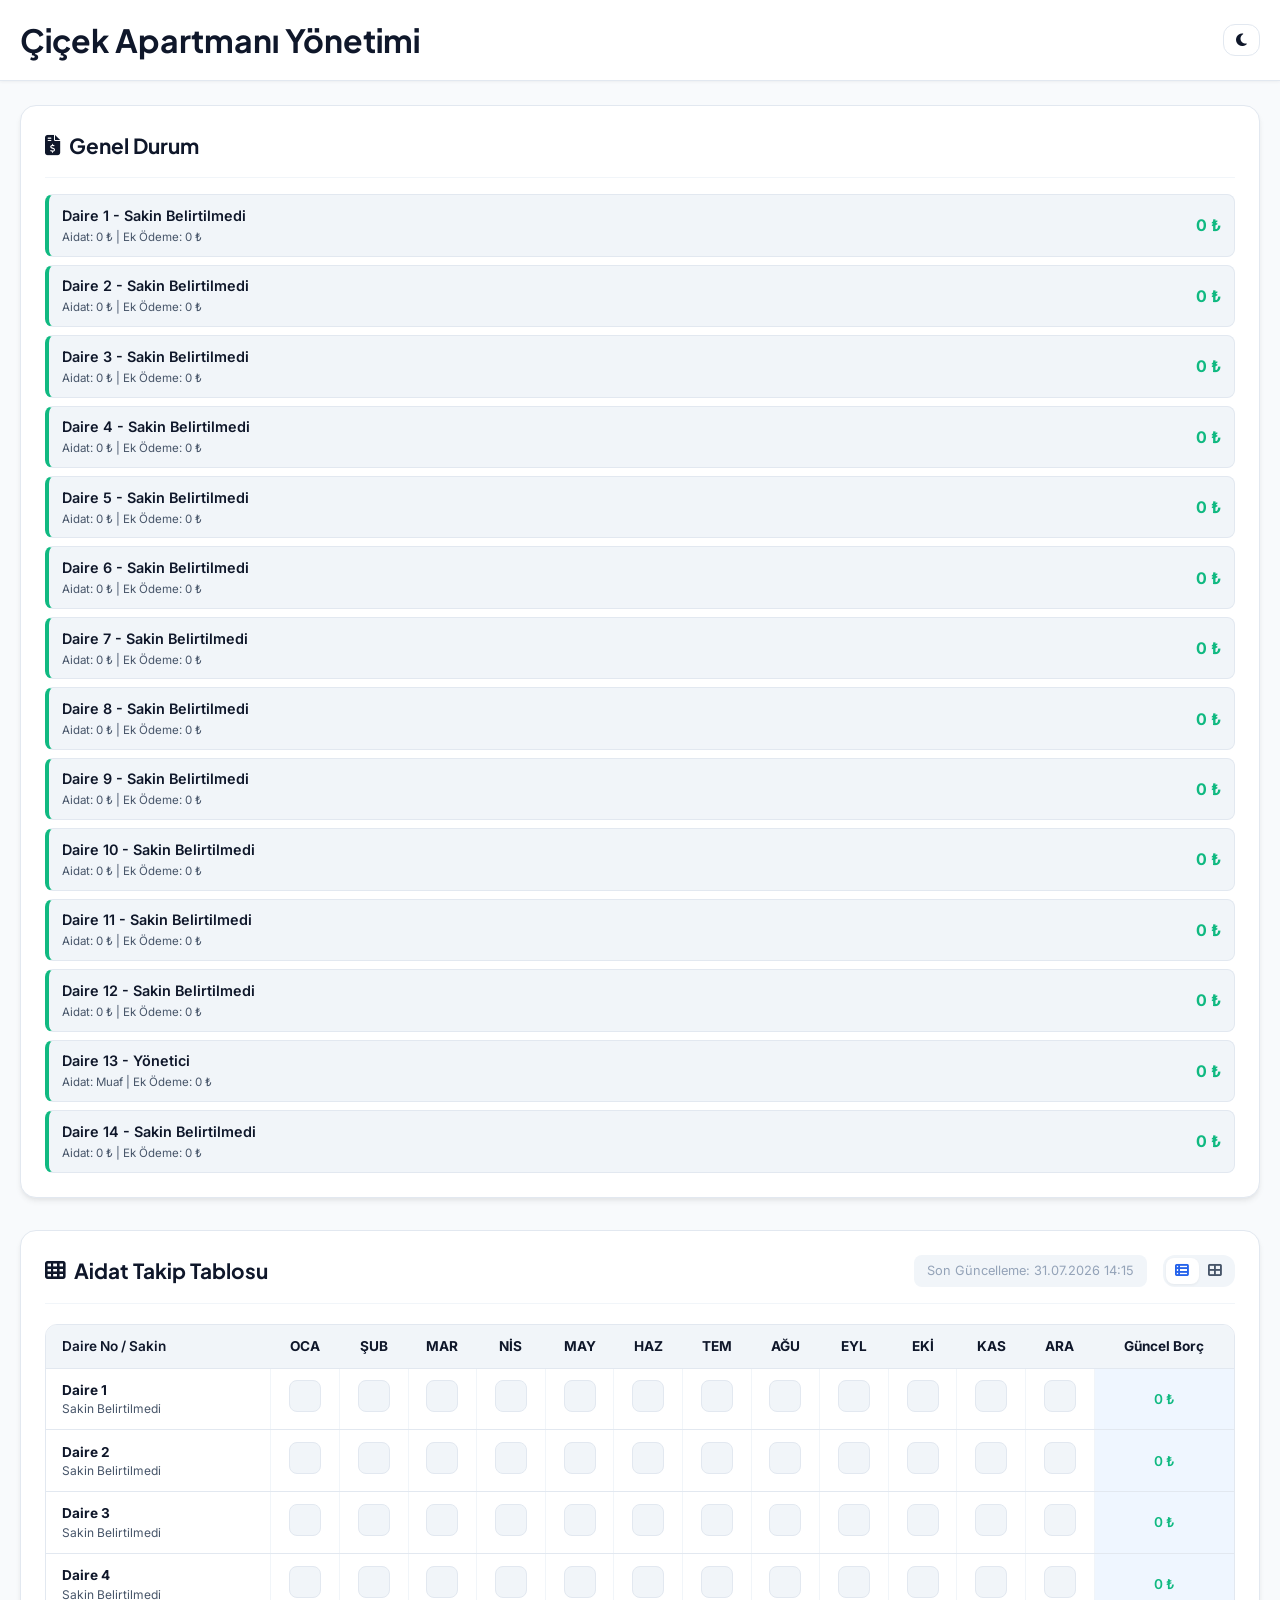
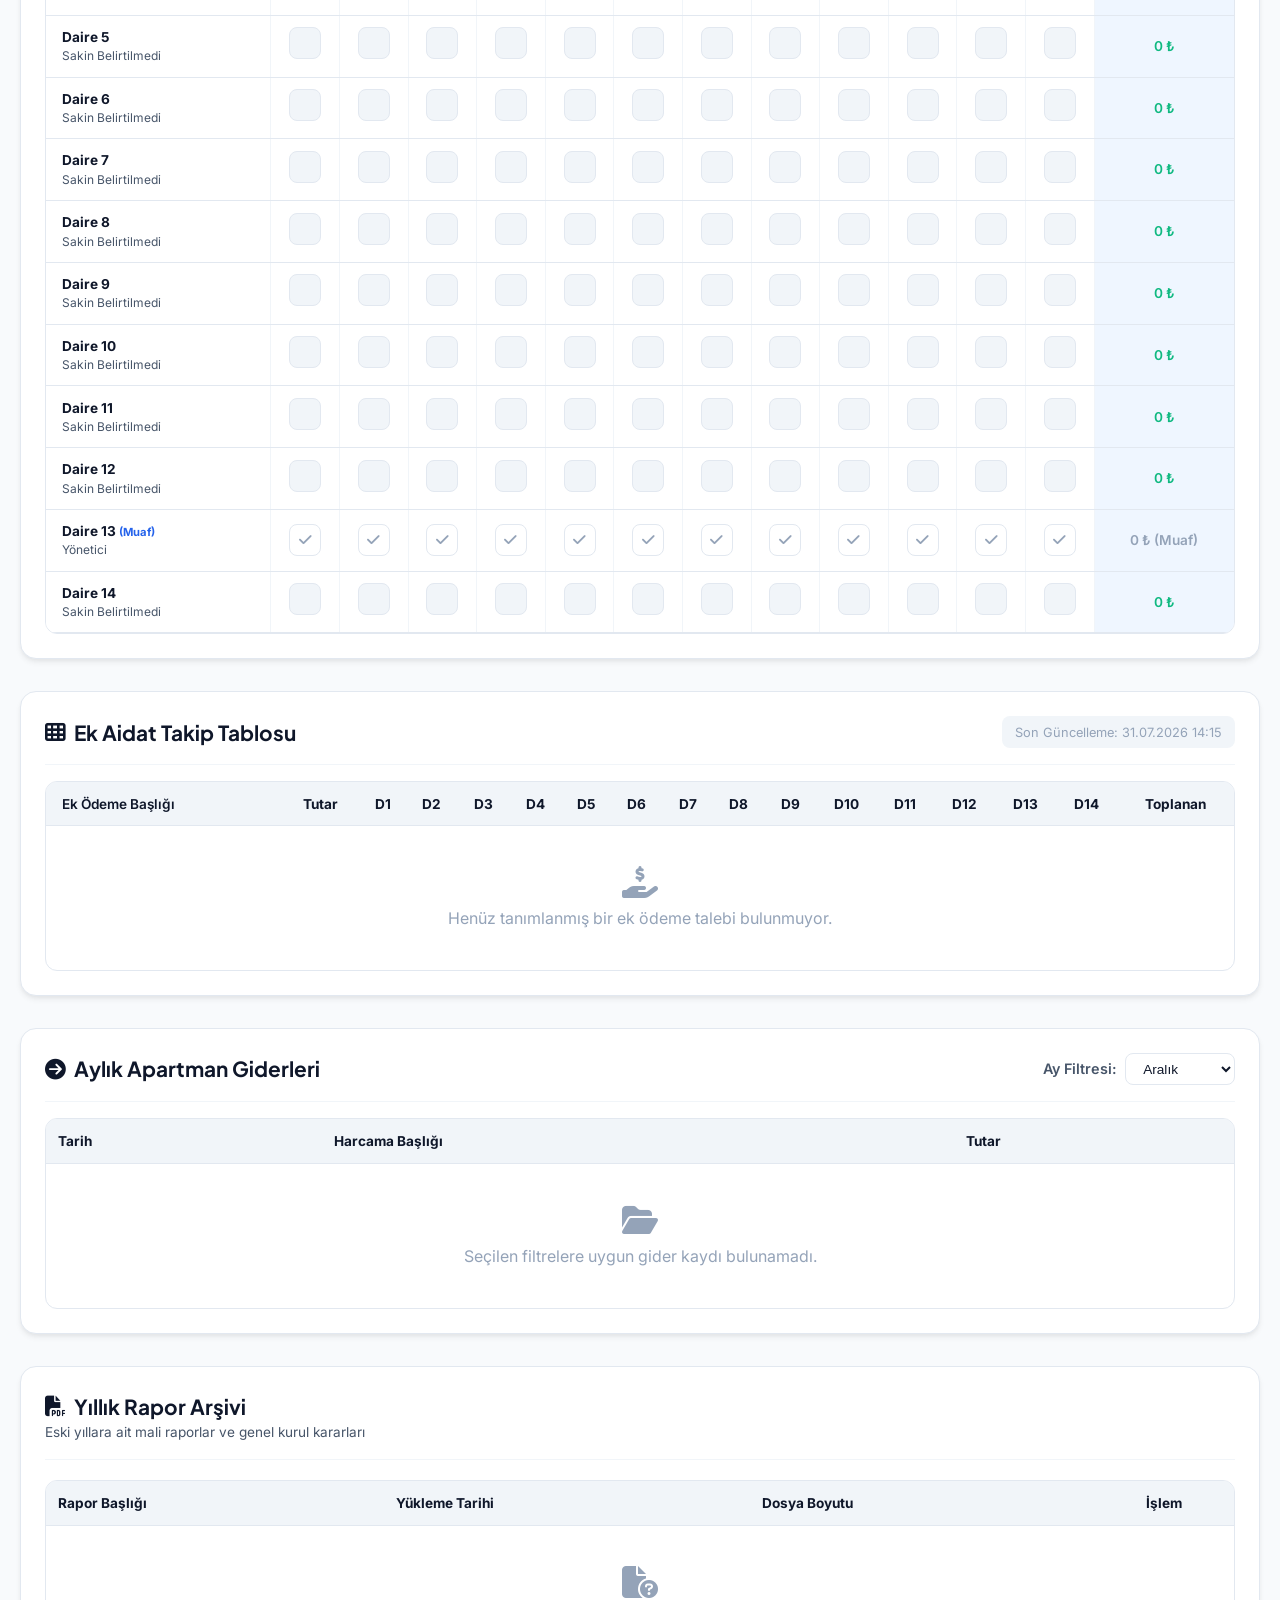
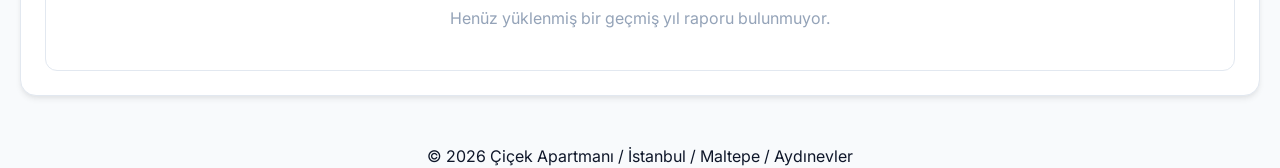
==== index.html @ 99e427c3 "UI: Rename panel title to Genel Durum in index.html and admin/index.html" ====
<!DOCTYPE html>
<html lang="tr">
<head>
  <meta charset="UTF-8">
  <meta name="viewport" content="width=device-width, initial-scale=1.0">
  <title>Çiçek Apartmanı Bilgilendirme Paneli</title>
  <link rel="icon" type="image/png" href="favicon.png">
  
  <!-- FontAwesome & Google Fonts -->
  <link rel="stylesheet" href="https://cdnjs.cloudflare.com/ajax/libs/font-awesome/6.4.0/css/all.min.css">
  <link rel="preconnect" href="https://fonts.googleapis.com">
  <link rel="preconnect" href="https://fonts.gstatic.com" crossorigin>
  <link href="https://fonts.googleapis.com/css2?family=Inter:wght@400;500;600;700&family=Plus+Jakarta+Sans:wght@600;700;800&display=swap" rel="stylesheet">
  
  <!-- CSS -->
  <link rel="stylesheet" href="style.css?v=3">
  <style>
    /* Read-only overrides for cells to look like display badges rather than buttons */
    .cell-paid-btn {
      cursor: default !important;
      pointer-events: none !important;
    }
    .apt-month-badge {
      cursor: default !important;
      pointer-events: none !important;
    }
  </style>
</head>
<body>

  <!-- App Header -->
  <header class="app-header">
    <div class="container header-content" style="display: flex; justify-content: space-between; align-items: center;">
      <div class="logo-area">
        <h1 id="buildingTitleDisplay">Çiçek Apartmanı Yönetimi</h1>
      </div>
      <div>
        <button class="btn btn-outline" id="btnThemeToggle" title="Temayı Değiştir (Açık/Koyu)" style="padding: 0.5rem 0.75rem;">
          <i class="fa-solid fa-moon"></i>
        </button>
      </div>
    </div>
  </header>

  <!-- Main Content Container -->
  <main class="container app-main">

    <!-- Duyuru Paneli -->
    <section class="announcement-section card-box hidden" id="announcementBox">
      <div class="dues-header" style="margin-bottom: 0.5rem;">
        <div class="dues-title">
          <h2 style="color: var(--primary);"><i class="fa-solid fa-bullhorn"></i> Duyuru Paneli</h2>
        </div>
      </div>
      <div id="announcementDisplay" style="font-size: 1rem; line-height: 1.6; color: var(--text-primary); white-space: pre-wrap; font-weight: 500;"></div>
    </section>

    <!-- Toplam Borç Durumu Bölümü -->
    <section class="total-debts-section card-box" id="totalDebtsSection">
      <div class="dues-header" style="margin-bottom: 1rem;">
        <div class="dues-title">
          <h2><i class="fa-solid fa-file-invoice-dollar"></i> Genel Durum</h2>
        </div>
      </div>
      <div class="debts-grid" id="totalDebtsGrid">
        <!-- JS Populated Debt Rows -->
      </div>
    </section>

    <!-- Dues Table Section (Aidat Tablosu) -->
    <section class="dues-section card-box">
      <div class="dues-header">
        <div class="dues-title">
          <h2><i class="fa-solid fa-table-cells"></i> Aidat Takip Tablosu</h2>
        </div>
        <div class="dues-controls">
          <div class="dues-rate-info" style="display: flex; align-items: center;">
            <span style="font-size: 0.8rem; color: var(--text-muted);" id="lastUpdatedDisplay">Son Güncelleme: -</span>
          </div>
          <div class="view-toggle">
            <button class="toggle-btn active" id="btnTableView" title="Tablo Görünümü" style="padding: 0.4rem 0.6rem;">
              <i class="fa-solid fa-table-list"></i>
            </button>
            <button class="toggle-btn" id="btnGridView" title="Kart Görünümü (Mobil Uyumlu)" style="padding: 0.4rem 0.6rem;">
              <i class="fa-solid fa-table-cells-large"></i>
            </button>
          </div>
        </div>
      </div>

      <!-- Table View (Desktop & Responsive Scroll) -->
      <div class="table-responsive" id="tableViewContainer">
        <table class="dues-table" id="duesTable">
          <thead>
            <tr>
              <th class="sticky-col"><span class="m-full">Daire No / Sakin</span><span class="m-short">Daire</span></th>
              <th><span class="m-full">OCA</span><span class="m-short">01</span></th>
              <th><span class="m-full">ŞUB</span><span class="m-short">02</span></th>
              <th><span class="m-full">MAR</span><span class="m-short">03</span></th>
              <th><span class="m-full">NİS</span><span class="m-short">04</span></th>
              <th><span class="m-full">MAY</span><span class="m-short">05</span></th>
              <th><span class="m-full">HAZ</span><span class="m-short">06</span></th>
              <th><span class="m-full">TEM</span><span class="m-short">07</span></th>
              <th><span class="m-full">AĞU</span><span class="m-short">08</span></th>
              <th><span class="m-full">EYL</span><span class="m-short">09</span></th>
              <th><span class="m-full">EKİ</span><span class="m-short">10</span></th>
              <th><span class="m-full">KAS</span><span class="m-short">11</span></th>
              <th><span class="m-full">ARA</span><span class="m-short">12</span></th>
              <th class="col-summary"><span class="m-full">Güncel Borç</span><span class="m-short">Borç</span></th>
            </tr>
          </thead>
          <tbody id="duesTableBody">
            <!-- JS Populated Rows -->
          </tbody>
        </table>
      </div>

      <!-- Card / Grid View (Optimized for Mobile Screens) -->
      <div class="cards-view-container hidden" id="gridViewContainer">
        <div class="apartments-cards-grid" id="apartmentsCardsGrid">
          <!-- JS Populated Mobile Cards -->
        </div>
      </div>
    </section>


    <!-- Ek Ödemeler Section (Ek Bütçe Toplama) -->
    <section class="extra-collections-section card-box">
      <div class="dues-header" style="margin-bottom: 1rem;">
        <div class="dues-title">
          <h2><i class="fa-solid fa-table-cells"></i> Ek Aidat Takip Tablosu</h2>
        </div>
        <div class="dues-controls">
          <div class="dues-rate-info" style="display: flex; align-items: center;">
            <span style="font-size: 0.8rem; color: var(--text-muted);" id="lastUpdatedDisplayExtra">Son Güncelleme: -</span>
          </div>
        </div>
      </div>

      <!-- Tablo Görünümü (Masaüstü) -->
      <div class="table-responsive" id="extraTableViewContainer">
        <table class="dues-table" id="extraCollectionsTable">
          <thead>
            <tr>
              <th class="sticky-col">Ek Ödeme Başlığı</th>
              <th>Tutar</th>
              <th>D1</th>
              <th>D2</th>
              <th>D3</th>
              <th>D4</th>
              <th>D5</th>
              <th>D6</th>
              <th>D7</th>
              <th>D8</th>
              <th>D9</th>
              <th>D10</th>
              <th>D11</th>
              <th>D12</th>
              <th>D13</th>
              <th>D14</th>
              <th class="col-summary">Toplanan</th>
            </tr>
          </thead>
          <tbody id="extraCollectionsBody">
            <!-- Populated by JS -->
          </tbody>
        </table>
        <div id="noExtraCollectionsNotice" class="no-data-notice hidden">
          <i class="fa-solid fa-hand-holding-dollar"></i>
          <p>Henüz tanımlanmış bir ek ödeme talebi bulunmuyor.</p>
        </div>
      </div>

      <!-- Kart Görünümü (Mobil) -->
      <div class="hidden" id="extraCardsViewContainer">
        <div class="apartments-cards-grid" id="extraApartmentsCardsGrid">
          <!-- Populated by JS -->
        </div>
        <div id="noExtraCollectionsNoticeMobile" class="no-data-notice hidden">
          <i class="fa-solid fa-hand-holding-dollar"></i>
          <p>Henüz tanımlanmış bir ek ödeme talebi bulunmuyor.</p>
        </div>
      </div>
    </section>


    <!-- Expenses Section (Giderler Bölümü) -->
    <section class="expenses-section card-box">
      <div class="dues-header" style="margin-bottom: 1rem;">
        <div class="dues-title">
          <h2><i class="fa-solid fa-arrow-circle-right"></i> Aylık Apartman Giderleri</h2>
        </div>
        <div class="dues-controls">
          <div class="filter-group" style="display: flex; align-items: center; gap: 0.5rem; margin: 0;">
            <label for="expenseMonthFilter" style="font-size: 0.9rem; font-weight: 600; color: var(--text-secondary); margin: 0;">Ay Filtresi:</label>
            <select id="expenseMonthFilter" class="form-control" style="width: auto; padding: 0.4rem 0.8rem; border-radius: var(--radius-sm);">
              <option value="all">Tüm Aylar</option>
              <option value="1">Ocak</option>
              <option value="2">Şubat</option>
              <option value="3">Mart</option>
              <option value="4">Nisan</option>
              <option value="5">Mayıs</option>
              <option value="6">Haziran</option>
              <option value="7">Temmuz</option>
              <option value="8">Ağustos</option>
              <option value="9">Eylül</option>
              <option value="10">Ekim</option>
              <option value="11">Kasım</option>
              <option value="12">Aralık</option>
            </select>
          </div>
        </div>
      </div>

      <div class="expenses-content-single">
        <!-- Expense List & Filters -->
        <div class="expenses-list-container">

          <div class="table-responsive">
            <table class="expenses-table">
              <thead>
                <tr>
                  <th>Tarih</th>
                  <th>Harcama Başlığı</th>
                  <th>Tutar</th>
                </tr>
              </thead>
              <tbody id="expensesTableBody">
                <!-- JS Populated Rows -->
              </tbody>
            </table>
            <div id="noExpensesNotice" class="no-data-notice hidden">
              <i class="fa-solid fa-folder-open"></i>
              <p>Seçilen filtrelere uygun gider kaydı bulunamadı.</p>
            </div>
          </div>
        </div>
      </div>
    </section>

    <!-- PDF Raporları Section -->
    <section class="pdf-reports-section card-box">
      <div class="dues-header">
        <div class="dues-title">
          <h2><i class="fa-solid fa-file-pdf"></i> Yıllık Rapor Arşivi</h2>
          <p>Eski yıllara ait mali raporlar ve genel kurul kararları</p>
        </div>
      </div>

      <div class="table-responsive">
        <table class="expenses-table">
          <thead>
            <tr>
              <th>Rapor Başlığı</th>
              <th>Yükleme Tarihi</th>
              <th>Dosya Boyutu</th>
              <th style="width: 140px; text-align: center;">İşlem</th>
            </tr>
          </thead>
          <tbody id="pdfTableBody">
            <!-- JS Populated PDF Rows -->
          </tbody>
        </table>
        <div id="noPdfsNotice" class="no-data-notice hidden">
          <i class="fa-solid fa-file-circle-question"></i>
          <p>Henüz yüklenmiş bir geçmiş yıl raporu bulunmuyor.</p>
        </div>
      </div>
    </section>

  </main>

  <!-- Footer -->
  <footer class="app-footer">
    <div class="container footer-content" style align="center">
      <p>&copy; 2026 Çiçek Apartmanı / İstanbul / Maltepe / Aydınevler</p>
    </div>
  </footer>

  <script src="sakin.js?v=3"></script>
</body>
</html>
---- style.css ----
/* ==========================================================================
   APARTMAN YÖNETİMİ - MODERN LIGHT THEME CSS
   ========================================================================== */

:root {
  --font-family: 'Inter', -apple-system, BlinkMacSystemFont, 'Segoe UI', Roboto, sans-serif;
  --font-heading: 'Plus Jakarta Sans', var(--font-family);

  /* Color Palette - Light Mode */
  --bg-main: #f8fafc;
  --bg-card: #ffffff;
  --bg-subtle: #f1f5f9;
  --bg-hover: #e2e8f0;

  --text-primary: #0f172a;
  --text-secondary: #475569;
  --text-muted: #94a3b8;

  --border-color: #e2e8f0;
  --border-light: #f1f5f9;

  /* Primary Accent - Professional Slate/Blue */
  --primary: #2563eb;
  --primary-hover: #1d4ed8;
  --primary-light: #eff6ff;

  /* Green Paid Check / Success */
  --success: #10b981;
  --success-hover: #059669;
  --success-light: #ecfdf5;
  --success-border: #a7f3d0;

  /* Danger / Expense / Unpaid */
  --danger: #ef4444;
  --danger-light: #fef2f2;

  /* Pending / Warning */
  --warning: #f59e0b;
  --warning-light: #fffbeb;

  /* Shadows & Radius */
  --radius-sm: 8px;
  --radius-md: 12px;
  --radius-lg: 16px;

  --shadow-sm: 0 1px 3px rgba(0, 0, 0, 0.05);
  --shadow-md: 0 4px 6px -1px rgba(0, 0, 0, 0.07), 0 2px 4px -1px rgba(0, 0, 0, 0.04);
  --shadow-lg: 0 10px 25px -5px rgba(0, 0, 0, 0.08), 0 8px 10px -6px rgba(0, 0, 0, 0.03);

  --transition: all 0.2s ease-in-out;
}

body.dark-theme {
  --bg-main: #0f172a;
  --bg-card: #1e293b;
  --bg-subtle: #334155;
  --bg-hover: #475569;
  --text-primary: #f8fafc;
  --text-secondary: #cbd5e1;
  --text-muted: #64748b;
  --border-color: #334155;
  --border-light: #1e293b;
  --primary-light: #1e293b;
  --success-light: #064e3b;
  --success-border: #047857;
  --danger-light: #7f1d1d;
  --warning-light: #78350f;
}

body.dark-theme .kasa-main {
  background: linear-gradient(135deg, var(--bg-card) 0%, #1e1b4b 100%);
}

/* Base Resets */
* {
  box-sizing: border-box;
  margin: 0;
  padding: 0;
}

body {
  font-family: var(--font-family);
  background-color: var(--bg-main);
  color: var(--text-primary);
  line-height: 1.5;
  -webkit-font-smoothing: antialiased;
}

.container {
  max-width: 1280px;
  margin: 0 auto;
  padding: 0 1.25rem;
}

/* Typography */
h1, h2, h3, h4 {
  font-family: var(--font-heading);
  color: var(--text-primary);
  font-weight: 700;
}

p.subtitle {
  color: var(--text-secondary);
  font-size: 0.9rem;
}

/* Buttons */
.btn {
  display: inline-flex;
  align-items: center;
  gap: 0.5rem;
  padding: 0.6rem 1.2rem;
  font-size: 0.9rem;
  font-weight: 600;
  border-radius: var(--radius-md);
  border: 1px solid transparent;
  cursor: pointer;
  transition: var(--transition);

}

.btn-primary {
  background-color: var(--primary);
  color: #ffffff;
}

.btn-primary:hover {
  background-color: var(--primary-hover);
  box-shadow: 0 4px 12px rgba(37, 99, 235, 0.25);
}

.btn-secondary {
  background-color: #3b82f6;
  color: #ffffff;
}

.btn-secondary:hover {
  background-color: #2563eb;
}

.btn-outline {
  background-color: var(--bg-card);
  border-color: var(--border-color);
  color: var(--text-primary);
}

.btn-outline:hover {
  background-color: var(--bg-subtle);
  border-color: var(--text-muted);
}

.btn-icon {
  background: none;
  border: none;
  color: var(--primary);
  cursor: pointer;
  padding: 0.25rem;
  font-size: 1.1rem;
  border-radius: 4px;
}

.btn-icon:hover {
  background-color: var(--primary-light);
}

.btn-text-danger {
  background: none;
  border: none;
  color: var(--danger);
  font-size: 0.85rem;
  font-weight: 600;
  cursor: pointer;
  padding: 0.4rem 0.8rem;
  border-radius: var(--radius-sm);
  transition: var(--transition);
}

.btn-text-danger:hover {
  background-color: var(--danger-light);
}

/* Header */
.app-header {
  background-color: var(--bg-card);
  border-bottom: 1px solid var(--border-color);
  padding: 1rem 0;
  position: sticky;
  top: 0;
  z-index: 100;
  box-shadow: var(--shadow-sm);
}

.header-container {
  display: flex;
  align-items: center;
  justify-content: space-between;
  gap: 1rem;
  flex-wrap: wrap;
}

.brand {
  display: flex;
  align-items: center;
  gap: 0.75rem;
}

.brand-icon {
  width: 44px;
  height: 44px;
  background-color: var(--primary-light);
  color: var(--primary);
  border-radius: var(--radius-md);
  display: flex;
  align-items: center;
  justify-content: center;
  font-size: 1.4rem;
}

.header-actions {
  display: flex;
  align-items: center;
  gap: 0.75rem;
}

/* Main Content Layout */
.main-content,
.app-main {
  padding-top: 1.5rem;
  padding-bottom: 3rem;
  display: flex;
  flex-direction: column;
  gap: 2rem;
}

.card-box {
  background-color: var(--bg-card);
  border: 1px solid var(--border-color);
  border-radius: var(--radius-lg);
  padding: 1.5rem;
  box-shadow: var(--shadow-md);
}

.section-header {
  display: flex;
  align-items: center;
  justify-content: space-between;
  margin-bottom: 1rem;
}

.section-header h2 {
  font-size: 1.25rem;
  display: flex;
  align-items: center;
  gap: 0.5rem;
  color: var(--text-primary);
}

.section-header h2 i {
  color: var(--primary);
}

.badge {
  padding: 0.3rem 0.75rem;
  border-radius: 20px;
  font-size: 0.8rem;
  font-weight: 600;
}

.badge-light {
  background-color: var(--bg-subtle);
  color: var(--text-secondary);
}

/* 1. Kasa Financial Summary Cards */
.kasa-grid {
  display: grid;
  grid-template-columns: repeat(auto-fit, minmax(240px, 1fr));
  gap: 1.25rem;
}

.kasa-card {
  background-color: var(--bg-card);
  border: 1px solid var(--border-color);
  border-radius: var(--radius-md);
  padding: 1.25rem;
  box-shadow: var(--shadow-sm);
  transition: var(--transition);
  position: relative;
  overflow: hidden;
}

.kasa-card:hover {
  transform: translateY(-2px);
  box-shadow: var(--shadow-md);
}

.kasa-card-header {
  display: flex;
  align-items: center;
  justify-content: space-between;
  margin-bottom: 0.5rem;
}

.kasa-label {
  font-size: 0.85rem;
  font-weight: 600;
  color: var(--text-secondary);
}

.kasa-icon {
  width: 36px;
  height: 36px;
  border-radius: 50%;
  display: flex;
  align-items: center;
  justify-content: center;
  font-size: 1.1rem;
}

.kasa-main {
  border-top: 4px solid var(--primary);
  background: linear-gradient(135deg, #ffffff 0%, #f0f7ff 100%);
}
.kasa-icon-main { background-color: var(--primary-light); color: var(--primary); }

.kasa-income { border-top: 4px solid var(--success); }
.kasa-icon-income { background-color: var(--success-light); color: var(--success); }

.kasa-expense { border-top: 4px solid var(--danger); }
.kasa-icon-expense { background-color: var(--danger-light); color: var(--danger); }

.kasa-pending { border-top: 4px solid var(--warning); }
.kasa-icon-pending { background-color: var(--warning-light); color: var(--warning); }

.kasa-amount {
  font-size: 1.75rem;
  font-weight: 800;
  font-family: var(--font-heading);
  color: var(--text-primary);
  margin-bottom: 0.25rem;
}

.kasa-subtext {
  font-size: 0.8rem;
  color: var(--text-secondary);
}


/* 2. Dues Table Section */
.dues-header {
  display: flex;
  align-items: center;
  justify-content: space-between;
  gap: 1rem;
  flex-wrap: wrap;
  margin-bottom: 1.25rem;
  padding-bottom: 1rem;
  border-bottom: 1px solid var(--border-light);
}

.dues-title h2 {
  font-size: 1.3rem;
  display: flex;
  align-items: center;
  gap: 0.5rem;
}

.dues-title p {
  font-size: 0.85rem;
  color: var(--text-secondary);
}

.dues-controls {
  display: flex;
  align-items: center;
  gap: 1rem;
  flex-wrap: wrap;
}

.dues-rate-info {
  background-color: var(--bg-subtle);
  padding: 0.4rem 0.8rem;
  border-radius: var(--radius-sm);
  font-size: 0.9rem;
  display: flex;
  align-items: center;
  gap: 0.5rem;
}

.view-toggle {
  display: flex;
  background-color: var(--bg-subtle);
  padding: 3px;
  border-radius: var(--radius-md);
}

.toggle-btn {
  border: none;
  background: transparent;
  padding: 0.4rem 0.8rem;
  font-size: 0.85rem;
  font-weight: 600;
  color: var(--text-secondary);
  border-radius: var(--radius-sm);
  cursor: pointer;
  display: inline-flex;
  align-items: center;
  gap: 0.4rem;
  transition: var(--transition);
}

.toggle-btn.active {
  background-color: var(--bg-card);
  color: var(--primary);
  box-shadow: var(--shadow-sm);
}

.legend-bar {
  display: flex;
  align-items: center;
  justify-content: space-between;
  gap: 1rem;
  margin-bottom: 1rem;
  flex-wrap: wrap;
}

.legend-items {
  display: flex;
  align-items: center;
  gap: 1.25rem;
  font-size: 0.85rem;
  color: var(--text-secondary);
}

.legend-item {
  display: flex;
  align-items: center;
  gap: 0.4rem;
}

.legend-box {
  width: 22px;
  height: 22px;
  border-radius: 6px;
  display: flex;
  align-items: center;
  justify-content: center;
  font-size: 0.75rem;
}

.paid-box {
  background-color: var(--success);
  color: #ffffff;
}

.unpaid-box {
  background-color: var(--bg-subtle);
  border: 1px dashed var(--text-muted);
}

.table-search {
  position: relative;
  min-width: 220px;
}

.table-search i {
  position: absolute;
  left: 0.75rem;
  top: 50%;
  transform: translateY(-50%);
  color: var(--text-muted);
  font-size: 0.85rem;
}

.table-search input {
  width: 100%;
  padding: 0.45rem 0.75rem 0.45rem 2.2rem;
  border: 1px solid var(--border-color);
  border-radius: var(--radius-md);
  font-size: 0.85rem;
  outline: none;
  transition: var(--transition);
}

.table-search input:focus {
  border-color: var(--primary);
  box-shadow: 0 0 0 3px rgba(37, 99, 235, 0.15);
}

/* Table Responsive & Sticky Column */
.table-responsive {
  width: 100%;
  overflow-x: auto;
  -webkit-overflow-scrolling: touch;
  border-radius: var(--radius-md);
  border: 1px solid var(--border-color);
}

.dues-table {
  width: 100%;
  border-collapse: collapse;
  text-align: center;
  font-size: 0.85rem;
  white-space: nowrap;
}

.dues-table th,
.dues-table td {
  padding: 0.7rem 0.4rem;
  border-bottom: 1px solid var(--border-color);
  border-right: 1px solid var(--border-light);
}

.dues-table th {
  background-color: var(--bg-subtle);
  font-weight: 700;
  color: var(--text-primary);
}

.dues-table td:last-child,
.dues-table th:last-child {
  border-right: none;
}

/* Sticky First Column for Mobile Table Horizontal Scroll */
.dues-table .sticky-col {
  position: sticky;
  left: 0;
  background-color: var(--bg-card);
  z-index: 10;
  text-align: left;
  padding-left: 1rem;
  font-weight: 600;
  box-shadow: 3px 0 5px rgba(0, 0, 0, 0.03);
  min-width: 150px;
}

.dues-table th.sticky-col {
  background-color: var(--bg-subtle);
}

.occupant-sub {
  display: block;
  font-size: 0.75rem;
  font-weight: 400;
  color: var(--text-secondary);
}

/* Paid Checkbox Button Cell */
.cell-paid-btn {
  width: 32px;
  height: 32px;
  margin: 0 auto;
  border-radius: 8px;
  border: 1px solid var(--border-color);
  background-color: var(--bg-subtle);
  color: transparent;
  display: inline-flex;
  align-items: center;
  justify-content: center;
  cursor: pointer;
  transition: all 0.15s cubic-bezier(0.4, 0, 0.2, 1);
  font-size: 0.9rem;
}

.cell-paid-btn:hover {
  transform: scale(1.1);
  border-color: var(--primary);
}

.cell-paid-btn.paid {
  background-color: var(--success);
  border-color: var(--success);
  color: #ffffff;
  box-shadow: 0 2px 5px rgba(16, 185, 129, 0.3);
}

.cell-paid-btn.paid:hover {
  background-color: var(--success-hover);
  border-color: var(--success-hover);
}

/* Muaf Daire (Yönetici) - renksiz sadece check */
.cell-paid-btn.exempt {
  background-color: var(--bg-card);
  border-color: var(--border-color);
  color: var(--text-muted);
  cursor: default;
  box-shadow: none;
}

.cell-paid-btn.exempt:hover {
  transform: none;
  background-color: var(--bg-card);
  border-color: var(--border-color);
}

.dues-table tfoot td {
  background-color: #f8fafc;
  font-weight: 700;
  color: var(--text-primary);
  border-top: 2px solid var(--border-color);
}

.col-summary {
  font-weight: 700;
  color: var(--primary);
  background-color: var(--primary-light);
}

/* Card / Grid View (For Mobile Screens) */
.apartments-cards-grid {
  display: grid;
  grid-template-columns: repeat(auto-fit, minmax(280px, 1fr));
  gap: 1.25rem;
}

.apt-card {
  background-color: var(--bg-card);
  border: 1px solid var(--border-color);
  border-radius: var(--radius-md);
  padding: 1rem;
  box-shadow: var(--shadow-sm);
}

.apt-card-header {
  display: flex;
  align-items: center;
  justify-content: space-between;
  margin-bottom: 0.75rem;
  padding-bottom: 0.5rem;
  border-bottom: 1px solid var(--border-light);
}

.apt-card-title {
  font-weight: 700;
  font-size: 1rem;
}

.apt-card-occupant {
  font-size: 0.8rem;
  color: var(--text-secondary);
}

.apt-months-grid {
  display: grid;
  grid-template-columns: repeat(4, 1fr);
  gap: 0.5rem;

}

.apt-month-badge {
  display: flex;
  flex-direction: column;
  align-items: center;
  justify-content: center;
  padding: 0.5rem 0.25rem;
  border-radius: 8px;
  border: 1px solid var(--border-color);
  background-color: var(--bg-subtle);
  cursor: pointer;
  transition: var(--transition);
}

.apt-month-badge.paid {
  background-color: var(--success-light);
  border-color: var(--success-border);
  color: var(--success);
}

/* Muaf daire - kart görünümü */
.apt-month-badge.exempt {
  background-color: var(--bg-card);
  border-color: var(--border-color);
  color: var(--text-muted);
  cursor: default;
}

.apt-month-badge .m-name {
  font-size: 0.75rem;
  font-weight: 600;
}

.apt-month-badge .m-icon {
  font-size: 0.9rem;
  margin-top: 0.2rem;
}

.apt-card-footer {
  margin-top: 0.75rem;
  display: flex;
  align-items: center;
  justify-content: space-between;
  font-size: 0.8rem;
  font-weight: 600;
  color: var(--text-secondary);
}

/* Ek Aidat Kart Görünümü (Mobil) */
.extra-apt-card {
  background-color: var(--bg-card);
  border: 1px solid var(--border-color);
  border-radius: var(--radius-md);
  padding: 1rem;
  box-shadow: var(--shadow-sm);
}

.extra-apt-card-header {
  display: flex;
  align-items: center;
  justify-content: space-between;
  margin-bottom: 0.75rem;
  padding-bottom: 0.5rem;
  border-bottom: 1px solid var(--border-light);
}

.extra-collections-list {
  display: flex;
  flex-direction: column;
  gap: 0.5rem;
}

.extra-collection-row {
  display: flex;
  align-items: center;
  justify-content: space-between;
  padding: 0.4rem 0.6rem;
  border-radius: 8px;
  background-color: var(--bg-subtle);
  border: 1px solid var(--border-light);
  gap: 0.5rem;
}

.extra-collection-row.paid {
  background-color: var(--success-light);
  border-color: var(--success-border);
}

.extra-collection-row-title {
  font-size: 0.8rem;
  font-weight: 600;
  flex: 1;
  color: var(--text-primary);
}

.extra-collection-row-amount {
  font-size: 0.75rem;
  color: var(--text-secondary);
  margin-right: 0.5rem;
}

.extra-pending-badge {
  display: inline-block;
  width: 8px;
  height: 8px;
  border-radius: 50%;
  background-color: var(--warning);
  margin-left: 4px;
  vertical-align: middle;
}


.expenses-header {
  display: flex;
  align-items: center;
  justify-content: space-between;
  gap: 1rem;
  margin-bottom: 1.5rem;
  flex-wrap: wrap;
}

.expenses-content-grid {
  display: grid;
  grid-template-columns: 2fr 1fr;
  gap: 1.5rem;
}

@media (max-width: 900px) {
  .expenses-content-grid {
    grid-template-columns: 1fr;
  }
}

.expense-filters {
  display: flex;
  gap: 1rem;
  margin-bottom: 1rem;
  flex-wrap: wrap;
}

.filter-group {
  display: flex;
  align-items: center;
  gap: 0.5rem;
  font-size: 0.85rem;
  font-weight: 600;
}

.form-control {
  padding: 0.5rem 0.75rem;
  border: 1px solid var(--border-color);
  border-radius: var(--radius-md);
  font-size: 0.85rem;
  background-color: var(--bg-card);
  color: var(--text-primary);
  outline: none;
  transition: var(--transition);
}

.form-control:focus {
  border-color: var(--primary);
  box-shadow: 0 0 0 3px rgba(37, 99, 235, 0.15);
}

.expenses-table {
  width: 100%;
  border-collapse: collapse;
  font-size: 0.85rem;
  text-align: left;
}

.expenses-table th,
.expenses-table td {
  padding: 0.75rem 0.75rem;
  border-bottom: 1px solid var(--border-color);
}

.expenses-table th {
  background-color: var(--bg-subtle);
  font-weight: 700;
}

.expense-badge {
  padding: 0.2rem 0.5rem;
  border-radius: 4px;
  font-size: 0.75rem;
  font-weight: 600;
  background-color: var(--primary-light);
  color: var(--primary);
}

.amount-negative {
  color: var(--danger);
  font-weight: 700;
}

.btn-delete-expense {
  color: var(--text-muted);
  cursor: pointer;
  padding: 0.3rem;
  border-radius: 4px;
  border: none;
  background: none;
}

.btn-delete-expense:hover {
  color: var(--danger);
  background-color: var(--danger-light);
}

.no-data-notice {
  text-align: center;
  padding: 2.5rem 1rem;
  color: var(--text-muted);
}

.no-data-notice i {
  font-size: 2rem;
  margin-bottom: 0.5rem;
}

/* Category Analytics Card */
.expenses-analytics-card {
  background-color: var(--bg-subtle);
  border: 1px solid var(--border-color);
  border-radius: var(--radius-md);
  padding: 1.25rem;
  display: flex;
  flex-direction: column;
  justify-content: space-between;
}

.expenses-analytics-card h3 {
  font-size: 1rem;
  margin-bottom: 1rem;
  display: flex;
  align-items: center;
  gap: 0.5rem;
}

.category-breakdown-list {
  display: flex;
  flex-direction: column;
  gap: 0.85rem;
}

.cat-item-label {
  display: flex;
  justify-content: space-between;
  font-size: 0.8rem;
  font-weight: 600;
  margin-bottom: 0.25rem;
}

.cat-progress-bg {
  height: 8px;
  background-color: var(--border-color);
  border-radius: 4px;
  overflow: hidden;
}

.cat-progress-fill {
  height: 100%;
  background-color: var(--primary);
  border-radius: 4px;
  transition: width 0.4s ease;
}

.reset-data-box {
  margin-top: 1.5rem;
  text-align: center;
  padding-top: 1rem;
  border-top: 1px solid var(--border-color);
}

/* Modals */
.modal-overlay {
  position: fixed;
  top: 0;
  left: 0;
  width: 100vw;
  height: 100vh;
  background-color: rgba(15, 23, 42, 0.5);
  backdrop-filter: blur(4px);
  display: flex;
  align-items: center;
  justify-content: center;
  z-index: 1000;
  padding: 1rem;
  opacity: 1;
  transition: opacity 0.2s ease;
}

.modal-overlay.hidden {
  display: none;
  opacity: 0;
}

.modal-card {
  background-color: var(--bg-card);
  border-radius: var(--radius-lg);
  width: 100%;
  max-width: 480px;
  box-shadow: var(--shadow-lg);
  overflow: hidden;
  animation: modalSlide 0.25s ease-out;
}

.modal-lg {
  max-width: 720px;
}

@keyframes modalSlide {
  from {
    transform: translateY(20px);
    opacity: 0;
  }
  to {
    transform: translateY(0);
    opacity: 1;
  }
}

.modal-header {
  padding: 1.25rem 1.5rem;
  border-bottom: 1px solid var(--border-color);
  display: flex;
  align-items: center;
  justify-content: space-between;
}

.modal-header h3 {
  font-size: 1.1rem;
  display: flex;
  align-items: center;
  gap: 0.5rem;
}

.close-modal {
  background: none;
  border: none;
  font-size: 1.5rem;
  color: var(--text-muted);
  cursor: pointer;
}

.close-modal:hover {
  color: var(--text-primary);
}

.modal-body {
  padding: 1.5rem;
  max-height: 70vh;
  overflow-y: auto;
}

.modal-footer {
  padding: 1rem 1.5rem;
  border-top: 1px solid var(--border-color);
  display: flex;
  align-items: center;
  justify-content: flex-end;
  gap: 0.75rem;
  background-color: var(--bg-subtle);
}

.form-group {
  margin-bottom: 1rem;
  display: flex;
  flex-direction: column;
  gap: 0.35rem;
}

.form-group label {
  font-size: 0.85rem;
  font-weight: 600;
  color: var(--text-primary);
}

.form-row {
  display: grid;
  grid-template-columns: 1fr 1fr;
  gap: 1rem;
}

.settings-section {
  margin-bottom: 1.5rem;
}

.settings-section h4 {
  font-size: 0.95rem;
  margin-bottom: 0.5rem;
  padding-bottom: 0.25rem;
  border-bottom: 2px solid var(--primary-light);
  color: var(--primary);
}

.subtitle-sm {
  font-size: 0.8rem;
  color: var(--text-secondary);
  margin-bottom: 0.75rem;
}

.occupants-grid {
  display: grid;
  grid-template-columns: repeat(auto-fit, minmax(200px, 1fr));
  gap: 0.75rem;
}

/* Toast Notifications */
.toast-container {
  position: fixed;
  bottom: 1.5rem;
  right: 1.5rem;
  z-index: 2000;
  display: flex;
  flex-direction: column;
  gap: 0.5rem;
}

.toast {
  background-color: var(--text-primary);
  color: #ffffff;
  padding: 0.75rem 1.25rem;
  border-radius: var(--radius-md);
  font-size: 0.85rem;
  font-weight: 500;
  box-shadow: var(--shadow-lg);
  display: flex;
  align-items: center;
  gap: 0.6rem;
  animation: toastIn 0.3s cubic-bezier(0.175, 0.885, 0.32, 1.275);
}

@keyframes toastIn {
  from { transform: translateX(100%); opacity: 0; }
  to { transform: translateX(0); opacity: 1; }
}

.toast-success { background-color: var(--success); }
.toast-info { background-color: var(--primary); }

.hidden {
  display: none !important;
}

/* Print Styles */
@media print {
  .app-header .header-actions,
  .legend-bar,
  .view-toggle,
  .dues-controls button,
  .reset-data-box,
  .btn,
  .modal-overlay,
  .toast-container {
    display: none !important;
  }

  body {
    background-color: #ffffff;
    font-size: 11pt;
  }

  .card-box {
    box-shadow: none;
    border: 1px solid #ccc;
    margin-bottom: 1rem;
  }

  .table-responsive {
    overflow: visible;
  }

  .dues-table .sticky-col {
    position: static;
  }
}

.m-short {
  display: none !important;
}
.m-full {
  display: inline !important;
}

/* Responsive Mobile Tweaks */
@media (max-width: 768px) {
  .m-short {
    display: inline !important;
  }
  .m-full {
    display: none !important;
  }

  /* Eliminate horizontal scrollbar on mobile table view */
  .table-responsive {
    overflow-x: hidden !important;
  }

  .dues-table {
    table-layout: fixed;
    width: 100%;
  }

  .dues-table th,
  .dues-table td {
    padding: 0.35rem 0.05rem;
    font-size: 0.72rem;
  }

  .dues-table .sticky-col {
    position: static;
    width: 18%;
    min-width: unset;
    padding-left: 0.2rem;
    box-shadow: none;
  }

  /* Month columns fit 100% width without scrolling */
  .dues-table th:not(.sticky-col):not(.col-summary),
  .dues-table td:not(.sticky-col):not(.col-summary) {
    width: 5.5%;
  }

  .dues-table .col-summary {
    width: 16%;
    font-size: 0.68rem;
    padding: 0.35rem 0.05rem;
  }

  .cell-paid-btn {
    width: 20px;
    height: 20px;
    font-size: 0.65rem;
    border-radius: 4px;
  }

  .occupant-sub {
    font-size: 0.62rem;
    overflow: hidden;
    text-overflow: ellipsis;
    white-space: nowrap;
    max-width: 48px;
    display: block;
  }

  .header-container {
    flex-direction: column;
    align-items: flex-start;
  }
  
  .header-actions {
    width: 100%;
    justify-content: space-between;
  }

  .kasa-grid {
    grid-template-columns: 1fr;
  }

  .form-row {
    grid-template-columns: 1fr;
  }
}

/* Debts Grid Summary */
.debts-grid {
  display: grid;
  grid-template-columns: 1fr;
  gap: 0.5rem;
}
.debt-row {
  display: flex;
  justify-content: space-between;
  align-items: center;
  padding: 0.6rem 0.8rem;
  border-radius: 8px;
  background-color: var(--bg-subtle);
  border: 1px solid var(--border-color);
  transition: transform 0.15s ease, box-shadow 0.15s ease;
}
.debt-row:hover {
  transform: translateY(-1px);
  box-shadow: 0 4px 8px rgba(0, 0, 0, 0.05);
}
.debt-row.has-debt {
  border-left: 4px solid var(--danger);
}
.debt-row.has-credit {
  border-left: 4px solid var(--success);
}
.debt-row.no-debt {
  border-left: 4px solid var(--success);
}
.debt-row-left {
  display: flex;
  flex-direction: column;
}
.debt-row-name {
  font-size: 0.9rem;
  font-weight: 600;
  color: var(--text-primary);
}
.debt-row-details {
  font-size: 0.72rem;
  color: var(--text-secondary);
  margin-top: 0.15rem;
}
.debt-row-right {
  font-size: 1rem;
  font-weight: 700;
}
.debt-row-right.debt-danger {
  color: var(--danger);
}
.debt-row-right.debt-success {
  color: var(--success);
}
.debt-row-right.debt-neutral {
  color: var(--success);
}
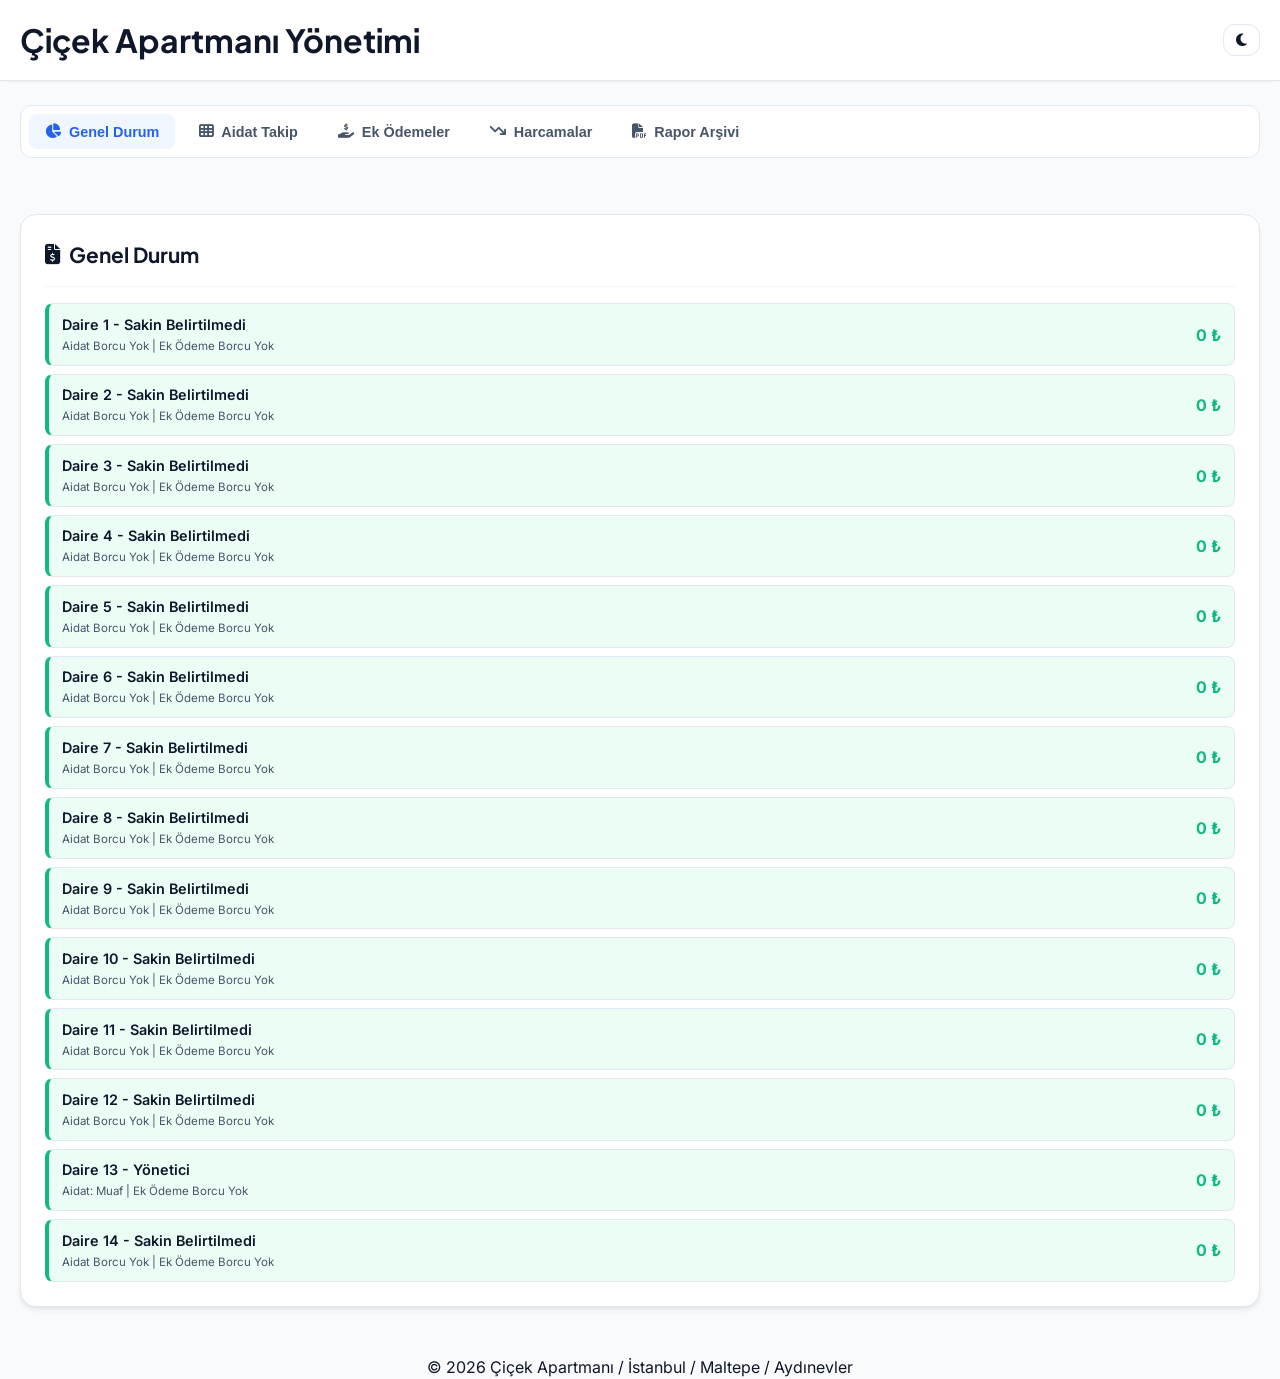
==== commit d2281ac5: "UI: Implement SPA tabbed menu navigation on both sakin and admin views" ====
--- a/index.html
+++ b/index.html
@@ -45,30 +45,42 @@
   <!-- Main Content Container -->
   <main class="container app-main">
 
-    <!-- Duyuru Paneli -->
-    <section class="announcement-section card-box hidden" id="announcementBox">
-      <div class="dues-header" style="margin-bottom: 0.5rem;">
-        <div class="dues-title">
-          <h2 style="color: var(--primary);"><i class="fa-solid fa-bullhorn"></i> Duyuru Paneli</h2>
-        </div>
-      </div>
-      <div id="announcementDisplay" style="font-size: 1rem; line-height: 1.6; color: var(--text-primary); white-space: pre-wrap; font-weight: 500;"></div>
-    </section>
-
-    <!-- Toplam Borç Durumu Bölümü -->
-    <section class="total-debts-section card-box" id="totalDebtsSection">
-      <div class="dues-header" style="margin-bottom: 1rem;">
-        <div class="dues-title">
-          <h2><i class="fa-solid fa-file-invoice-dollar"></i> Genel Durum</h2>
-        </div>
-      </div>
-      <div class="debts-grid" id="totalDebtsGrid">
-        <!-- JS Populated Debt Rows -->
-      </div>
-    </section>
-
-    <!-- Dues Table Section (Aidat Tablosu) -->
-    <section class="dues-section card-box">
+    <!-- Sekmeli Menü Navigasyonu -->
+    <nav class="tab-navigation">
+      <button class="tab-btn active" data-target="dashboardSection"><i class="fa-solid fa-chart-pie"></i> Genel Durum</button>
+      <button class="tab-btn" data-target="duesSection"><i class="fa-solid fa-table-cells"></i> Aidat Takip</button>
+      <button class="tab-btn" data-target="extraSection"><i class="fa-solid fa-hand-holding-dollar"></i> Ek Ödemeler</button>
+      <button class="tab-btn" data-target="expensesSection"><i class="fa-solid fa-arrow-trend-down"></i> Harcamalar</button>
+      <button class="tab-btn" data-target="pdfSection"><i class="fa-solid fa-file-pdf"></i> Rapor Arşivi</button>
+    </nav>
+
+    <!-- 1. GENEL DURUM (DASHBOARD) SEKME ALANI -->
+    <div id="dashboardSection">
+      <!-- Duyuru Paneli -->
+      <section class="announcement-section card-box hidden" id="announcementBox">
+        <div class="dues-header" style="margin-bottom: 0.5rem;">
+          <div class="dues-title">
+            <h2 style="color: var(--primary);"><i class="fa-solid fa-bullhorn"></i> Duyuru Paneli</h2>
+          </div>
+        </div>
+        <div id="announcementDisplay" style="font-size: 1rem; line-height: 1.6; color: var(--text-primary); white-space: pre-wrap; font-weight: 500;"></div>
+      </section>
+
+      <!-- Toplam Borç Durumu Bölümü -->
+      <section class="total-debts-section card-box" id="totalDebtsSection">
+        <div class="dues-header" style="margin-bottom: 1rem;">
+          <div class="dues-title">
+            <h2><i class="fa-solid fa-file-invoice-dollar"></i> Genel Durum</h2>
+          </div>
+        </div>
+        <div class="debts-grid" id="totalDebtsGrid">
+          <!-- JS Populated Debt Rows -->
+        </div>
+      </section>
+    </div>
+
+    <!-- 2. AİDAT TAKİP SEKME ALANI -->
+    <section class="dues-section card-box hidden" id="duesSection">
       <div class="dues-header">
         <div class="dues-title">
           <h2><i class="fa-solid fa-table-cells"></i> Aidat Takip Tablosu</h2>
@@ -125,7 +137,7 @@
 
 
     <!-- Ek Ödemeler Section (Ek Bütçe Toplama) -->
-    <section class="extra-collections-section card-box">
+    <section class="extra-collections-section card-box hidden" id="extraSection">
       <div class="dues-header" style="margin-bottom: 1rem;">
         <div class="dues-title">
           <h2><i class="fa-solid fa-table-cells"></i> Ek Aidat Takip Tablosu</h2>
@@ -185,7 +197,7 @@
 
 
     <!-- Expenses Section (Giderler Bölümü) -->
-    <section class="expenses-section card-box">
+    <section class="expenses-section card-box hidden" id="expensesSection">
       <div class="dues-header" style="margin-bottom: 1rem;">
         <div class="dues-title">
           <h2><i class="fa-solid fa-arrow-circle-right"></i> Aylık Apartman Giderleri</h2>
@@ -239,7 +251,7 @@
     </section>
 
     <!-- PDF Raporları Section -->
-    <section class="pdf-reports-section card-box">
+    <section class="pdf-reports-section card-box hidden" id="pdfSection">
       <div class="dues-header">
         <div class="dues-title">
           <h2><i class="fa-solid fa-file-pdf"></i> Yıllık Rapor Arşivi</h2>
--- a/style.css
+++ b/style.css
@@ -1239,9 +1239,11 @@
 }
 .debt-row.has-credit {
   border-left: 4px solid var(--success);
+  background-color: var(--success-light);
 }
 .debt-row.no-debt {
   border-left: 4px solid var(--success);
+  background-color: var(--success-light);
 }
 .debt-row-left {
   display: flex;
@@ -1270,3 +1272,42 @@
 .debt-row-right.debt-neutral {
   color: var(--success);
 }
+
+/* Navigation Tab Bar */
+.tab-navigation {
+  display: flex;
+  gap: 0.5rem;
+  background-color: var(--bg-card);
+  padding: 0.5rem;
+  border-radius: var(--radius-md);
+  border: 1px solid var(--border-color);
+  margin-bottom: 1.5rem;
+  overflow-x: auto; /* Mobilde yatay kaydırılabilir menü */
+  scrollbar-width: none;
+}
+.tab-navigation::-webkit-scrollbar {
+  display: none;
+}
+.tab-btn {
+  display: inline-flex;
+  align-items: center;
+  gap: 0.5rem;
+  padding: 0.6rem 1rem;
+  font-size: 0.9rem;
+  font-weight: 600;
+  color: var(--text-secondary);
+  background: transparent;
+  border: none;
+  border-radius: var(--radius-sm);
+  cursor: pointer;
+  white-space: nowrap;
+  transition: var(--transition);
+}
+.tab-btn:hover {
+  color: var(--primary);
+  background-color: var(--bg-hover);
+}
+.tab-btn.active {
+  color: var(--primary);
+  background-color: var(--primary-light);
+}
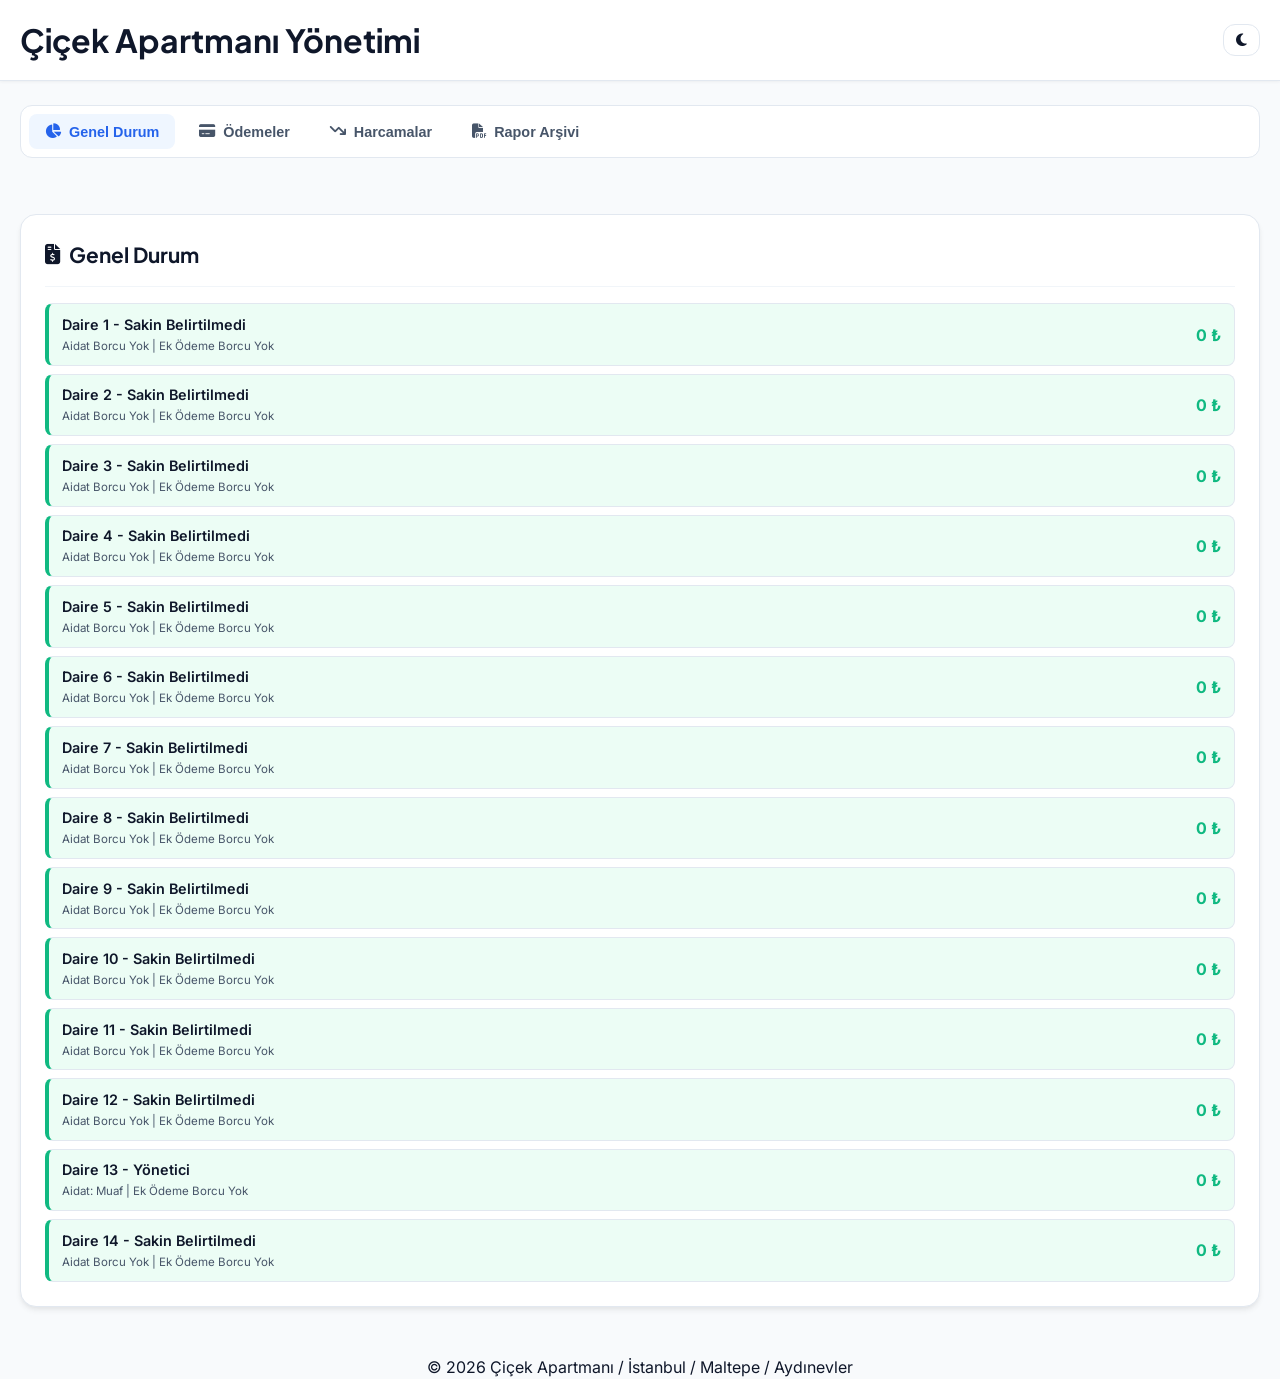
==== commit cb497672: "UI: Combine Dues and Extra collections tables under a single Ödemeler tab/page" ====
--- a/index.html
+++ b/index.html
@@ -48,8 +48,7 @@
     <!-- Sekmeli Menü Navigasyonu -->
     <nav class="tab-navigation">
       <button class="tab-btn active" data-target="dashboardSection"><i class="fa-solid fa-chart-pie"></i> Genel Durum</button>
-      <button class="tab-btn" data-target="duesSection"><i class="fa-solid fa-table-cells"></i> Aidat Takip</button>
-      <button class="tab-btn" data-target="extraSection"><i class="fa-solid fa-hand-holding-dollar"></i> Ek Ödemeler</button>
+      <button class="tab-btn" data-target="paymentsSection"><i class="fa-solid fa-credit-card"></i> Ödemeler</button>
       <button class="tab-btn" data-target="expensesSection"><i class="fa-solid fa-arrow-trend-down"></i> Harcamalar</button>
       <button class="tab-btn" data-target="pdfSection"><i class="fa-solid fa-file-pdf"></i> Rapor Arşivi</button>
     </nav>
@@ -79,8 +78,10 @@
       </section>
     </div>
 
-    <!-- 2. AİDAT TAKİP SEKME ALANI -->
-    <section class="dues-section card-box hidden" id="duesSection">
+    <!-- 2. ÖDEMELER SEKME ALANI (Aidat ve Ek Ödemeler Bir Arada) -->
+    <div id="paymentsSection" class="hidden" style="display: flex; flex-direction: column; gap: 2rem;">
+      <!-- Aidat Takip Tablosu -->
+      <section class="dues-section card-box" id="duesSection">
       <div class="dues-header">
         <div class="dues-title">
           <h2><i class="fa-solid fa-table-cells"></i> Aidat Takip Tablosu</h2>
@@ -137,7 +138,7 @@
 
 
     <!-- Ek Ödemeler Section (Ek Bütçe Toplama) -->
-    <section class="extra-collections-section card-box hidden" id="extraSection">
+    <section class="extra-collections-section card-box" id="extraSection">
       <div class="dues-header" style="margin-bottom: 1rem;">
         <div class="dues-title">
           <h2><i class="fa-solid fa-table-cells"></i> Ek Aidat Takip Tablosu</h2>
@@ -194,6 +195,7 @@
         </div>
       </div>
     </section>
+    </div>
 
 
     <!-- Expenses Section (Giderler Bölümü) -->
--- a/style.css
+++ b/style.css
@@ -1311,3 +1311,10 @@
   color: var(--primary);
   background-color: var(--primary-light);
 }
+
+/* Dashboard SPA Section Layout spacing fix */
+#dashboardSection {
+  display: flex;
+  flex-direction: column;
+  gap: 2rem;
+}
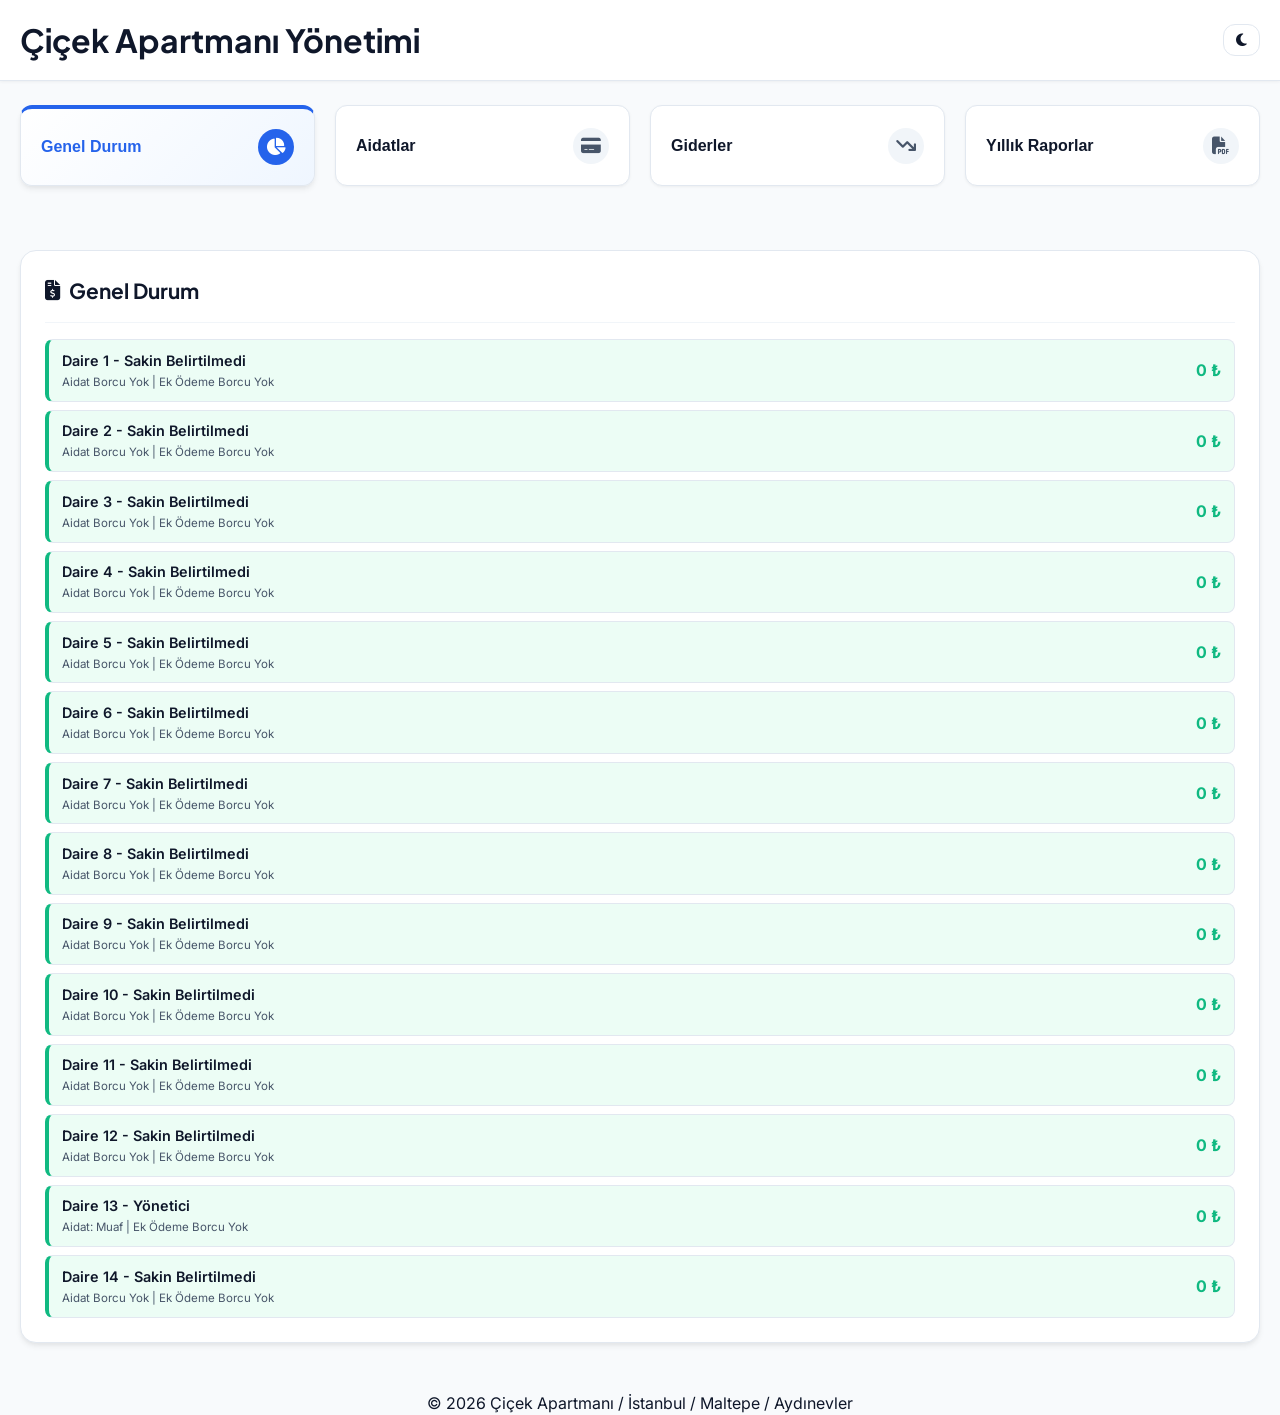
==== commit 430a666d: "UI: Redesign SPA tab navigation menus as large cards styled like kasa status indicators" ====
--- a/index.html
+++ b/index.html
@@ -47,10 +47,30 @@
 
     <!-- Sekmeli Menü Navigasyonu -->
     <nav class="tab-navigation">
-      <button class="tab-btn active" data-target="dashboardSection"><i class="fa-solid fa-chart-pie"></i> Genel Durum</button>
-      <button class="tab-btn" data-target="paymentsSection"><i class="fa-solid fa-credit-card"></i> Ödemeler</button>
-      <button class="tab-btn" data-target="expensesSection"><i class="fa-solid fa-arrow-trend-down"></i> Harcamalar</button>
-      <button class="tab-btn" data-target="pdfSection"><i class="fa-solid fa-file-pdf"></i> Rapor Arşivi</button>
+      <button class="tab-btn active" data-target="dashboardSection">
+        <div class="tab-btn-header">
+          <span class="tab-btn-label">Genel Durum</span>
+          <div class="tab-btn-icon"><i class="fa-solid fa-chart-pie"></i></div>
+        </div>
+      </button>
+      <button class="tab-btn" data-target="paymentsSection">
+        <div class="tab-btn-header">
+          <span class="tab-btn-label">Aidatlar</span>
+          <div class="tab-btn-icon"><i class="fa-solid fa-credit-card"></i></div>
+        </div>
+      </button>
+      <button class="tab-btn" data-target="expensesSection">
+        <div class="tab-btn-header">
+          <span class="tab-btn-label">Giderler</span>
+          <div class="tab-btn-icon"><i class="fa-solid fa-arrow-trend-down"></i></div>
+        </div>
+      </button>
+      <button class="tab-btn" data-target="pdfSection">
+        <div class="tab-btn-header">
+          <span class="tab-btn-label">Yıllık Raporlar</span>
+          <div class="tab-btn-icon"><i class="fa-solid fa-file-pdf"></i></div>
+        </div>
+      </button>
     </nav>
 
     <!-- 1. GENEL DURUM (DASHBOARD) SEKME ALANI -->
--- a/style.css
+++ b/style.css
@@ -1273,43 +1273,82 @@
   color: var(--success);
 }
 
-/* Navigation Tab Bar */
+/* Navigation Tab Bar - Styled like Kasa summary cards */
 .tab-navigation {
-  display: flex;
+  display: grid;
+  grid-template-columns: repeat(4, 1fr);
+  gap: 1.25rem;
+  background: transparent;
+  padding: 0;
+  border: none;
+  margin-bottom: 2rem;
+  overflow-x: visible;
+}
+@media (max-width: 768px) {
+  .tab-navigation {
+    grid-template-columns: repeat(2, 1fr);
+    gap: 0.75rem;
+  }
+}
+.tab-btn {
+  background-color: var(--bg-card);
+  border: 1px solid var(--border-color);
+  border-radius: var(--radius-md);
+  padding: 1.25rem;
+  box-shadow: var(--shadow-sm);
+  transition: var(--transition);
+  cursor: pointer;
+  text-align: left;
+  display: flex;
+  flex-direction: column;
+  justify-content: center;
+  width: 100%;
+}
+.tab-btn:hover {
+  transform: translateY(-2px);
+  box-shadow: var(--shadow-md);
+}
+.tab-btn-header {
+  display: flex;
+  align-items: center;
+  justify-content: space-between;
+  width: 100%;
   gap: 0.5rem;
-  background-color: var(--bg-card);
-  padding: 0.5rem;
-  border-radius: var(--radius-md);
-  border: 1px solid var(--border-color);
-  margin-bottom: 1.5rem;
-  overflow-x: auto; /* Mobilde yatay kaydırılabilir menü */
-  scrollbar-width: none;
-}
-.tab-navigation::-webkit-scrollbar {
-  display: none;
-}
-.tab-btn {
-  display: inline-flex;
-  align-items: center;
-  gap: 0.5rem;
-  padding: 0.6rem 1rem;
-  font-size: 0.9rem;
-  font-weight: 600;
+}
+.tab-btn-label {
+  font-size: 1rem;
+  font-weight: 700;
+  color: var(--text-primary);
+}
+.tab-btn-icon {
+  width: 36px;
+  height: 36px;
+  border-radius: 50%;
+  display: flex;
+  align-items: center;
+  justify-content: center;
+  font-size: 1.1rem;
+  background-color: var(--bg-subtle);
   color: var(--text-secondary);
-  background: transparent;
-  border: none;
-  border-radius: var(--radius-sm);
-  cursor: pointer;
-  white-space: nowrap;
   transition: var(--transition);
 }
-.tab-btn:hover {
+
+/* Active Tab Styling - Styled like .kasa-main */
+.tab-btn.active {
+  border-top: 4px solid var(--primary);
+  background: linear-gradient(135deg, var(--bg-card) 0%, var(--primary-light) 100%);
+  box-shadow: var(--shadow-md);
+}
+.tab-btn.active .tab-btn-icon {
+  background-color: var(--primary);
+  color: #ffffff;
+}
+.tab-btn.active .tab-btn-label {
   color: var(--primary);
-  background-color: var(--bg-hover);
-}
-.tab-btn.active {
-  color: var(--primary);
-  background-color: var(--primary-light);
+}
+
+body.dark-theme .tab-btn.active {
+  background: linear-gradient(135deg, var(--bg-card) 0%, #1e1b4b 100%);
 }
 
 /* Dashboard SPA Section Layout spacing fix */
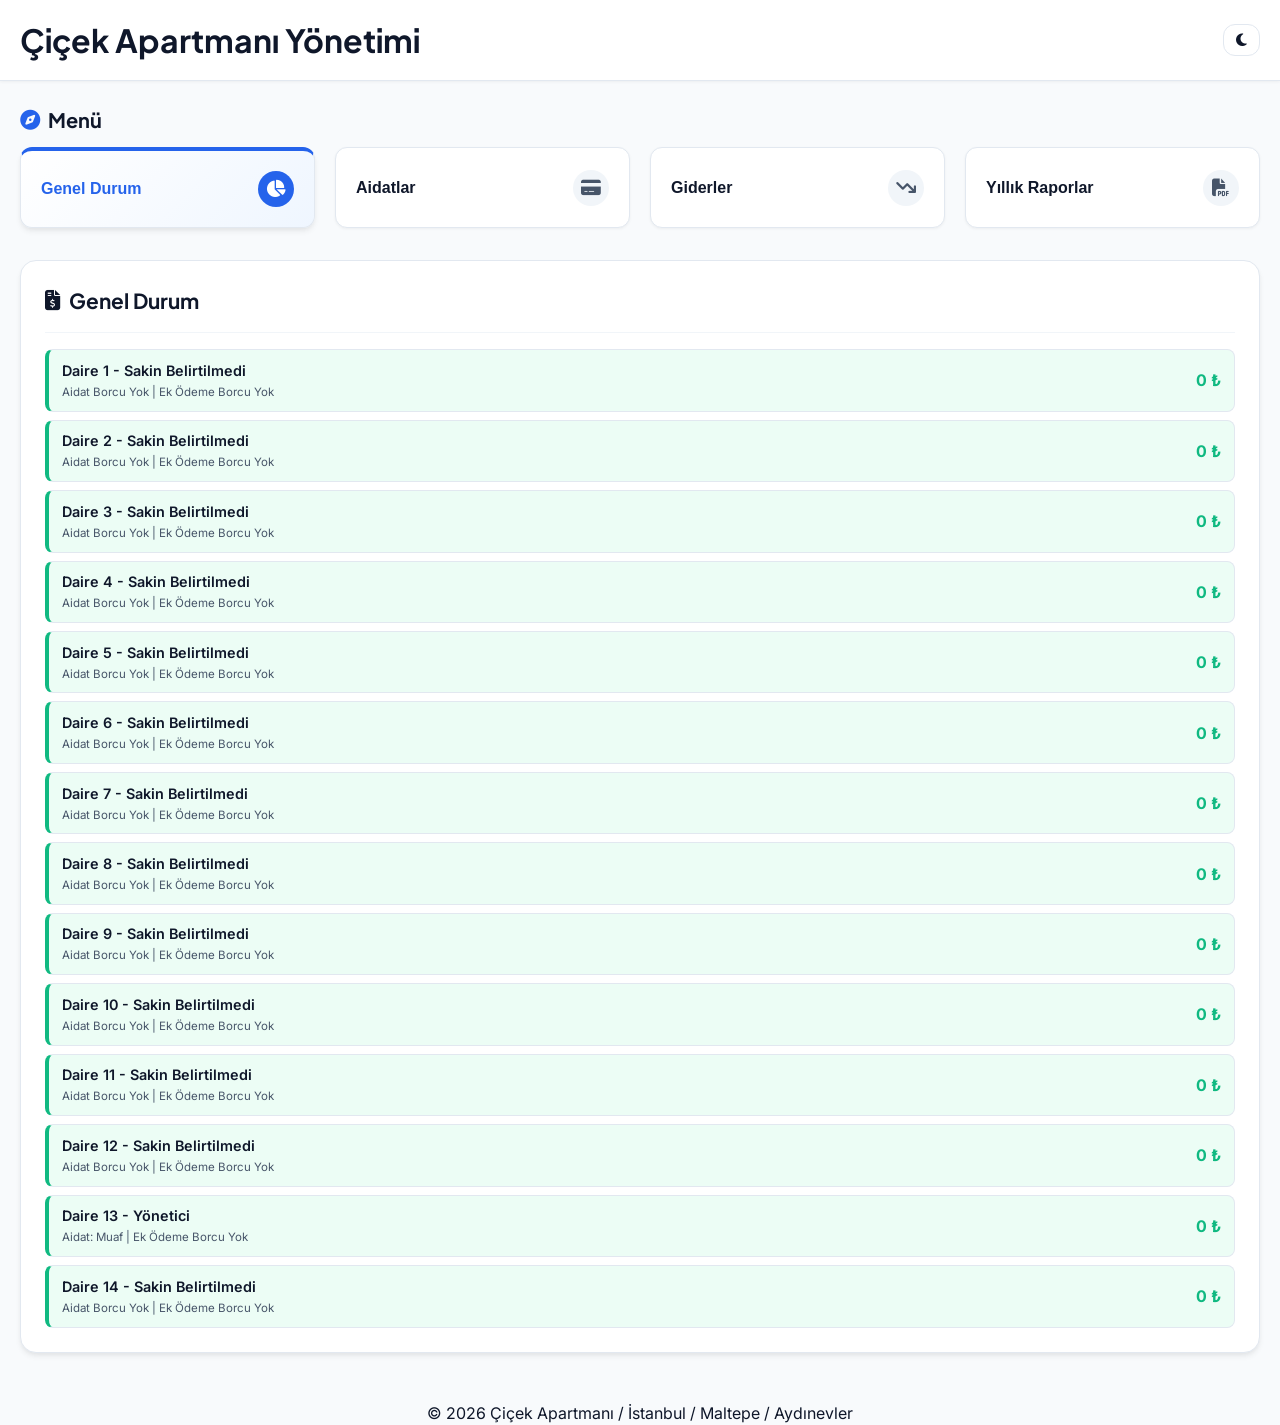
==== commit a029121e: "UI: Add Menü heading above tab bars and fix card vertical spacing consistency" ====
--- a/index.html
+++ b/index.html
@@ -46,32 +46,37 @@
   <main class="container app-main">
 
     <!-- Sekmeli Menü Navigasyonu -->
-    <nav class="tab-navigation">
-      <button class="tab-btn active" data-target="dashboardSection">
-        <div class="tab-btn-header">
-          <span class="tab-btn-label">Genel Durum</span>
-          <div class="tab-btn-icon"><i class="fa-solid fa-chart-pie"></i></div>
-        </div>
-      </button>
-      <button class="tab-btn" data-target="paymentsSection">
-        <div class="tab-btn-header">
-          <span class="tab-btn-label">Aidatlar</span>
-          <div class="tab-btn-icon"><i class="fa-solid fa-credit-card"></i></div>
-        </div>
-      </button>
-      <button class="tab-btn" data-target="expensesSection">
-        <div class="tab-btn-header">
-          <span class="tab-btn-label">Giderler</span>
-          <div class="tab-btn-icon"><i class="fa-solid fa-arrow-trend-down"></i></div>
-        </div>
-      </button>
-      <button class="tab-btn" data-target="pdfSection">
-        <div class="tab-btn-header">
-          <span class="tab-btn-label">Yıllık Raporlar</span>
-          <div class="tab-btn-icon"><i class="fa-solid fa-file-pdf"></i></div>
-        </div>
-      </button>
-    </nav>
+    <div class="menu-container" style="display: flex; flex-direction: column; gap: 0.75rem;">
+      <div class="section-header" style="margin-bottom: 0;">
+        <h2><i class="fa-solid fa-compass"></i> Menü</h2>
+      </div>
+      <nav class="tab-navigation" style="margin-bottom: 0;">
+        <button class="tab-btn active" data-target="dashboardSection">
+          <div class="tab-btn-header">
+            <span class="tab-btn-label">Genel Durum</span>
+            <div class="tab-btn-icon"><i class="fa-solid fa-chart-pie"></i></div>
+          </div>
+        </button>
+        <button class="tab-btn" data-target="paymentsSection">
+          <div class="tab-btn-header">
+            <span class="tab-btn-label">Aidatlar</span>
+            <div class="tab-btn-icon"><i class="fa-solid fa-credit-card"></i></div>
+          </div>
+        </button>
+        <button class="tab-btn" data-target="expensesSection">
+          <div class="tab-btn-header">
+            <span class="tab-btn-label">Giderler</span>
+            <div class="tab-btn-icon"><i class="fa-solid fa-arrow-trend-down"></i></div>
+          </div>
+        </button>
+        <button class="tab-btn" data-target="pdfSection">
+          <div class="tab-btn-header">
+            <span class="tab-btn-label">Yıllık Raporlar</span>
+            <div class="tab-btn-icon"><i class="fa-solid fa-file-pdf"></i></div>
+          </div>
+        </button>
+      </nav>
+    </div>
 
     <!-- 1. GENEL DURUM (DASHBOARD) SEKME ALANI -->
     <div id="dashboardSection">
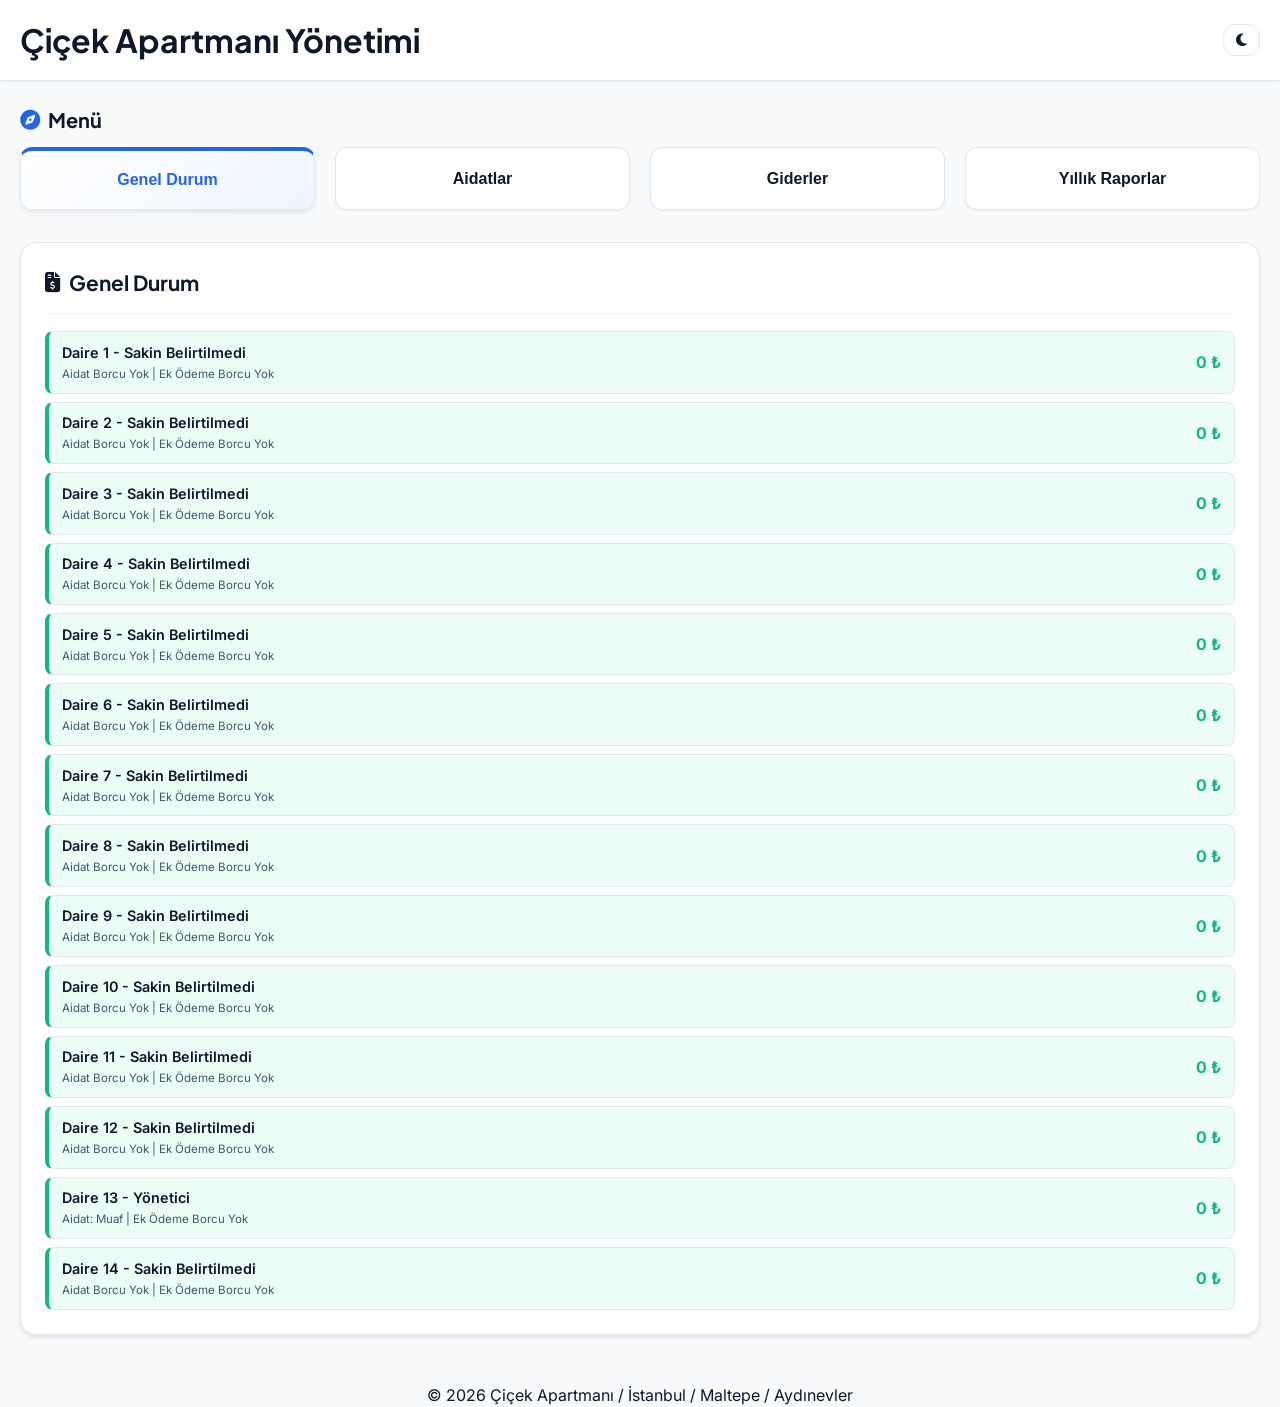
==== commit 108f1851: "UI: Remove icons from tab navigation buttons to make the menu cleaner and less crowded" ====
--- a/index.html
+++ b/index.html
@@ -52,28 +52,16 @@
       </div>
       <nav class="tab-navigation" style="margin-bottom: 0;">
         <button class="tab-btn active" data-target="dashboardSection">
-          <div class="tab-btn-header">
-            <span class="tab-btn-label">Genel Durum</span>
-            <div class="tab-btn-icon"><i class="fa-solid fa-chart-pie"></i></div>
-          </div>
+          <span class="tab-btn-label">Genel Durum</span>
         </button>
         <button class="tab-btn" data-target="paymentsSection">
-          <div class="tab-btn-header">
-            <span class="tab-btn-label">Aidatlar</span>
-            <div class="tab-btn-icon"><i class="fa-solid fa-credit-card"></i></div>
-          </div>
+          <span class="tab-btn-label">Aidatlar</span>
         </button>
         <button class="tab-btn" data-target="expensesSection">
-          <div class="tab-btn-header">
-            <span class="tab-btn-label">Giderler</span>
-            <div class="tab-btn-icon"><i class="fa-solid fa-arrow-trend-down"></i></div>
-          </div>
+          <span class="tab-btn-label">Giderler</span>
         </button>
         <button class="tab-btn" data-target="pdfSection">
-          <div class="tab-btn-header">
-            <span class="tab-btn-label">Yıllık Raporlar</span>
-            <div class="tab-btn-icon"><i class="fa-solid fa-file-pdf"></i></div>
-          </div>
+          <span class="tab-btn-label">Yıllık Raporlar</span>
         </button>
       </nav>
     </div>
@@ -82,12 +70,7 @@
     <div id="dashboardSection">
       <!-- Duyuru Paneli -->
       <section class="announcement-section card-box hidden" id="announcementBox">
-        <div class="dues-header" style="margin-bottom: 0.5rem;">
-          <div class="dues-title">
-            <h2 style="color: var(--primary);"><i class="fa-solid fa-bullhorn"></i> Duyuru Paneli</h2>
-          </div>
-        </div>
-        <div id="announcementDisplay" style="font-size: 1rem; line-height: 1.6; color: var(--text-primary); white-space: pre-wrap; font-weight: 500;"></div>
+        <div id="announcementDisplay" style="white-space: pre-wrap;"></div>
       </section>
 
       <!-- Toplam Borç Durumu Bölümü -->
@@ -291,8 +274,6 @@
           <thead>
             <tr>
               <th>Rapor Başlığı</th>
-              <th>Yükleme Tarihi</th>
-              <th>Dosya Boyutu</th>
               <th style="width: 140px; text-align: center;">İşlem</th>
             </tr>
           </thead>
--- a/style.css
+++ b/style.css
@@ -1276,7 +1276,7 @@
 /* Navigation Tab Bar - Styled like Kasa summary cards */
 .tab-navigation {
   display: grid;
-  grid-template-columns: repeat(4, 1fr);
+  grid-template-columns: repeat(auto-fit, minmax(180px, 1fr));
   gap: 1.25rem;
   background: transparent;
   padding: 0;
@@ -1298,39 +1298,20 @@
   box-shadow: var(--shadow-sm);
   transition: var(--transition);
   cursor: pointer;
-  text-align: left;
-  display: flex;
-  flex-direction: column;
+  text-align: center;
+  display: flex;
+  align-items: center;
   justify-content: center;
   width: 100%;
 }
 .tab-btn:hover {
   transform: translateY(-2px);
   box-shadow: var(--shadow-md);
-}
-.tab-btn-header {
-  display: flex;
-  align-items: center;
-  justify-content: space-between;
-  width: 100%;
-  gap: 0.5rem;
 }
 .tab-btn-label {
   font-size: 1rem;
   font-weight: 700;
   color: var(--text-primary);
-}
-.tab-btn-icon {
-  width: 36px;
-  height: 36px;
-  border-radius: 50%;
-  display: flex;
-  align-items: center;
-  justify-content: center;
-  font-size: 1.1rem;
-  background-color: var(--bg-subtle);
-  color: var(--text-secondary);
-  transition: var(--transition);
 }
 
 /* Active Tab Styling - Styled like .kasa-main */
@@ -1339,10 +1320,6 @@
   background: linear-gradient(135deg, var(--bg-card) 0%, var(--primary-light) 100%);
   box-shadow: var(--shadow-md);
 }
-.tab-btn.active .tab-btn-icon {
-  background-color: var(--primary);
-  color: #ffffff;
-}
 .tab-btn.active .tab-btn-label {
   color: var(--primary);
 }
@@ -1351,9 +1328,35 @@
   background: linear-gradient(135deg, var(--bg-card) 0%, #1e1b4b 100%);
 }
 
-/* Dashboard SPA Section Layout spacing fix */
-#dashboardSection {
+/* Dashboard & Payments SPA Section Layout spacing fix */
+#dashboardSection,
+#paymentsSection {
   display: flex;
   flex-direction: column;
   gap: 2rem;
 }
+
+/* Custom Alert Red Styling for Sakin page Announcement Panel */
+#announcementBox {
+  background-color: var(--danger-light);
+  border: 1.5px solid #fecaca; /* Soft red border */
+  padding: 1.5rem;
+  border-radius: var(--radius-md);
+  box-shadow: var(--shadow-sm);
+}
+
+#announcementDisplay {
+  font-size: 1.2rem;
+  line-height: 1.6;
+  color: #991b1b; /* Nice dark red text for readability */
+  font-weight: 600;
+}
+
+/* Dark mode overrides */
+body.dark-theme #announcementBox {
+  border-color: #ef4444;
+}
+
+body.dark-theme #announcementDisplay {
+  color: #fca5a5; /* Soft pastel red text for high contrast */
+}
